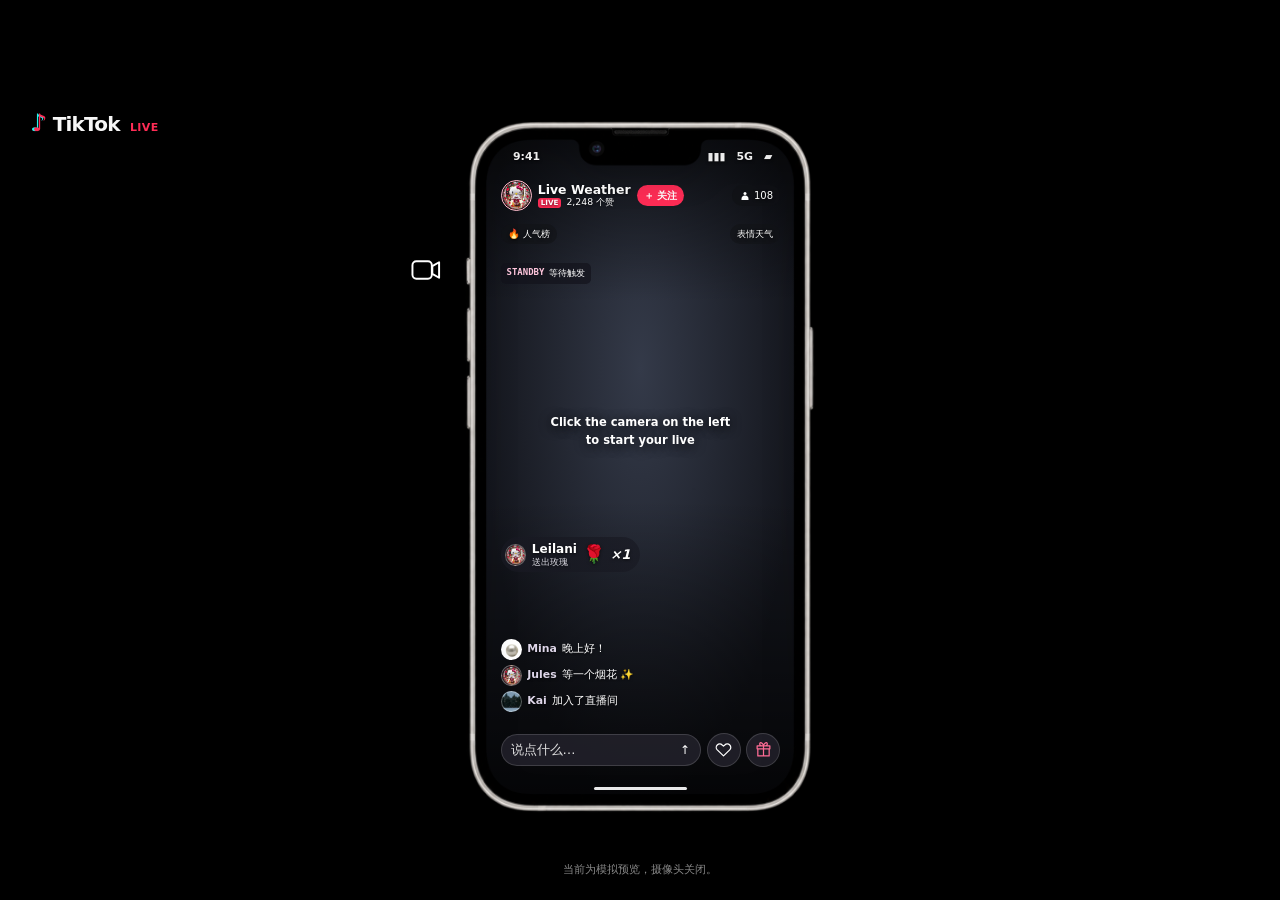
==== index.html @ a64e5d41 "Publish latest website to GitHub Pages" ====
<!doctype html>
<html lang="zh-CN">
<head>
  <meta charset="utf-8">
  <meta name="viewport" content="width=device-width, initial-scale=1">
  <meta name="description" content="微笑下雨，张嘴点亮烟花。一个在浏览器本地运行的直播 AR 特效原型。">
  <meta name="theme-color" content="#101116">
  <title>Live Weather · 表情天气实验室</title>
  <link rel="stylesheet" href="./style.css?v=14">
  <script src="./firework-composition.js?v=12"></script>
  <script type="module" src="./app.mjs?v=34"></script>
</head>
<body>
  <header class="bar">
    <div class="brand"><span class="brand-note">♪</span> TikTok <strong>LIVE</strong></div>
    <span class="pill">TikTok LIVE / AR Demo</span>
  </header>
  <main>
    <section class="intro" aria-labelledby="title">
      <div><h1 id="title">表情天气</h1></div>
      <p>微笑下雨，持续张嘴放烟花。移动头部可将烟花推开。</p>
    </section>
    <section class="workspace" aria-label="表情特效体验">
      <div class="viewer">
        <div class="viewer-bar"><span><b class="record-dot"></b>直播间模拟</span><span id="mode-label">模拟预览</span></div>
        <button class="camera-control" id="camera-toggle" type="button" aria-label="开启或关闭摄像头" title="开启或关闭摄像头"><svg viewBox="0 0 32 24" fill="none" stroke="currentColor" stroke-width="2" stroke-linecap="round" stroke-linejoin="round" aria-hidden="true"><rect x="1.5" y="3" width="20" height="18" rx="4"/><path d="m22 8 7-4v16l-7-4z"/></svg><span id="camera-button-text" class="sr-only">开启摄像头</span></button><script>if(location.protocol==='file:'){document.getElementById('camera-toggle').addEventListener('click',function(){alert('直接打开本地文件时，浏览器可能阻止程序和摄像头。请使用 http://localhost:8766/ 打开直播间，并允许摄像头权限。')})}</script>
        <div class="phone">
          <div class="phone-screen">
            <div class="stage" id="stage">
              <video id="camera" muted playsinline aria-label="本机摄像头画面" hidden></video>
              <canvas id="effects" aria-hidden="true"></canvas>
              <canvas id="firework-visual" aria-hidden="true"></canvas>
              <div class="start-prompt">Click the camera on the left<br>to start your live</div>
              <div class="live-overlay" aria-label="模拟直播间">
                <div class="phone-status" aria-hidden="true"><span>9:41</span><span>▮▮▮　5G　▰</span></div>
                <div class="live-top">
                  <span class="host-avatar" aria-hidden="true"></span>
                  <div class="host-meta"><b>Live Weather</b><span><i>LIVE</i> <span id="room-likes">2,248</span> 个赞</span></div>
                  <button id="room-follow" class="follow" type="button" aria-pressed="false">＋ 关注</button>
                  <span class="live-viewers" aria-label="模拟观众数"><svg viewBox="0 0 24 24" aria-hidden="true"><circle cx="12" cy="7" r="3"/><path d="M5 20v-2a7 7 0 0 1 14 0v2Z"/></svg><span id="room-viewers">108</span></span>
                </div>
                <div class="live-badges"><span>🔥 人气榜</span><span>表情天气</span></div>
                <div class="gift-feed" id="room-gifts" aria-live="off"></div>
                <div class="floating-reactions" id="room-hearts" aria-hidden="true"></div>
                <div class="live-comments" id="room-comments" aria-live="off"></div>
                <div class="live-bottom">
                  <form class="comment-form" id="room-comment-form">
                    <input class="comment-box" id="room-comment" aria-label="发表评论" placeholder="说点什么…" autocomplete="off" maxlength="60">
                    <button class="comment-send" type="submit" aria-label="发送评论">↑</button>
                  </form>
                  <button class="bottom-icon" id="room-like" type="button" aria-label="点赞" title="点赞"><svg viewBox="0 0 24 24" aria-hidden="true"><path d="M20.8 5.6a4.9 4.9 0 0 0-7 0L12 7.3l-1.8-1.7a4.9 4.9 0 0 0-7 7L12 21l8.8-8.4a4.9 4.9 0 0 0 0-7Z"/></svg></button>
                  <button class="bottom-icon gift-button" id="room-gift" type="button" aria-label="送礼物" title="送礼物" aria-controls="room-gift-tray" aria-expanded="false"><svg viewBox="0 0 24 24" aria-hidden="true"><path d="M4 11h16v10H4zM3 7h18v4H3zM12 7v14M12 7c-5 0-6-2-5-4 1-2 5 1 5 4Zm0 0c5 0 6-2 5-4-1-2-5 1-5 4Z"/></svg></button>
                </div>
                <section class="gift-tray" id="room-gift-tray" aria-label="模拟礼物" hidden>
                  <div class="gift-tray-header"><b>送出礼物</b><button id="room-gift-close" type="button" aria-label="关闭礼物面板">×</button></div>
                  <div class="gift-options">
                    <button data-gift="rose" type="button"><span aria-hidden="true">🌹</span>玫瑰</button>
                    <button data-gift="cheer" type="button"><span aria-hidden="true">🎉</span>喝彩</button>
                    <button data-gift="star" type="button"><span aria-hidden="true">🌟</span>星星</button>
                  </div>
                </section>
                <div class="home-indicator" aria-hidden="true"></div>
              </div>
              <div class="scene-status"><span id="scene-name">STANDBY</span><span id="scene-detail">等待触发</span></div>
            </div>
          </div>
          <img class="phone-bezel" src="./phone-frame.png" alt="" draggable="false">
        </div>
        <div class="viewer-footer"><span id="status" role="status">当前为模拟预览，摄像头关闭。</span><label><input id="show-collider" type="checkbox"> 显示碰撞轮廓</label></div>
      </div>
      <aside class="controls" aria-label="控制与数据">
        <div class="panel">
          <div class="panel-heading"><span>摄像头</span><span id="camera-state">OFF</span></div>
          <p>正脸入镜并保持自然表情，待校准完成后再尝试微笑或持续张嘴。</p>
          
          <small>仅请求视频。人脸推理在浏览器本机运行。</small>
        </div>
        <div class="panel">
          <div class="panel-heading"><span>特效预览</span></div>
          <div class="effect-buttons">
            <button id="preview-rain" type="button"><span class="effect-icon rain-icon" aria-hidden="true">≋</span><span><b>微笑 · 雨幕</b></span><span aria-hidden="true">↗</span></button>
            <button id="preview-fire" type="button"><span class="effect-icon fire-icon" aria-hidden="true">✦</span><span><b>张嘴 · 烟花</b></span><span aria-hidden="true">↗</span></button>
          </div>
        </div>
        <details class="panel telemetry"><summary>追踪数据</summary><div class="telemetry-content">
          <div class="panel-heading"><span>追踪数据</span><span id="tracking-state">模拟头部</span></div>
          <div class="meters">
            <div><label for="smile">微笑强度</label><output id="smile-value">—</output><meter id="smile" min="0" max="1" value="0"></meter></div>
            <div><label for="jaw">张口强度</label><output id="jaw-value">—</output><meter id="jaw" min="0" max="1" value="0"></meter></div>
          </div>
          <dl><div><dt>渲染 FPS</dt><dd id="fps">—</dd></div><div><dt>推理 ms</dt><dd id="inference">—</dd></div><div><dt>碰撞次数</dt><dd id="hits">0</dd></div></dl>
          </div></details>
      </aside>
    </section>
    
  </main>
</body>
</html>
---- style.css ----
:root {
  color-scheme:light;
  --background:#f4f4f3;
  --panel:#fff;
  --border:#e5e5e3;
  --ink:#1d1d20;
  --muted:#747477;
  --accent:#d81f48;
  --mono:ui-monospace,SFMono-Regular,Consolas,monospace;
}
* { box-sizing:border-box; }
[hidden] { display:none !important; }
body { margin:0; background:var(--background); color:var(--ink); font:14px/1.55 "Inter","PingFang SC",system-ui,sans-serif; }
button,input { font:inherit; }
button { cursor:pointer; color:inherit; }
button:focus-visible,input:focus-visible { outline:2px solid var(--accent); outline-offset:3px; }
button:disabled { cursor:wait; opacity:.65; }
.bar { min-height:57px; padding:0 max(22px,calc((100% - 1180px)/2)); display:flex; align-items:center; justify-content:space-between; gap:12px; border-bottom:1px solid var(--border); background:var(--panel); }
.brand { font-size:12px; letter-spacing:.12em; font-weight:800; }
.pill { font-size:11px; color:var(--muted); }
main { max-width:1180px; margin:auto; padding:0 22px 44px; }
.intro { padding:34px 0 22px; display:flex; align-items:end; justify-content:space-between; gap:16px; }
.intro h1 { margin:0; font-size:clamp(30px,4vw,48px); line-height:1.08; font-weight:700; letter-spacing:-.055em; }
.intro p { margin:0 0 2px; font-size:13px; color:var(--muted); }
.workspace { display:grid; grid-template-columns:minmax(0,1fr) 292px; gap:18px; align-items:start; }
.viewer,.panel { background:var(--panel); border:1px solid var(--border); border-radius:12px; }
.viewer { padding:12px 16px; box-shadow:0 8px 30px #17171c08; }
.viewer-bar,.viewer-footer { min-height:36px; display:flex; align-items:center; justify-content:space-between; gap:8px; padding:7px 2px; font-size:11px; }
.viewer-bar { color:var(--ink); font-weight:650; }
.viewer-bar span:last-child,.viewer-footer { color:var(--muted); }
.record-dot { display:inline-block; width:6px; height:6px; border-radius:50%; background:#ff2454; margin-right:6px; vertical-align:1px; }
.viewer-footer label { display:inline-flex; align-items:center; gap:5px; white-space:nowrap; }
input,meter { accent-color:var(--accent); }
.phone { width:min(100%, 455px, 52svh); aspect-ratio:940/1673; margin:0 auto; position:relative; }
.phone-bezel { display:block; position:absolute; inset:0; width:100%; height:100%; pointer-events:none; user-select:none; z-index:2; filter:drop-shadow(0 12px 15px #0003); }
.phone-screen { position:absolute; inset:6.1% 13.5% 7.2% 13.7%; overflow:hidden; border-radius:14% / 6.6%; background:#15151b; }
.stage { position:relative; width:100%; height:100%; overflow:hidden; isolation:isolate; touch-action:none; container-type:inline-size; background:radial-gradient(ellipse at 60% 32%,#394252 0%,#272d39 33%,#171c25 68%,#12151c 100%); }
.stage > canvas,.stage > video { position:absolute; inset:0; width:100%; height:100%; }
.stage video { object-fit:cover; object-position:center; transform:scaleX(-1); }
.stage canvas { pointer-events:none; }
.stage.live { touch-action:auto; }
.stage:not(.live) { cursor:crosshair; }
.live-overlay { position:absolute; inset:0; pointer-events:none; color:#fff; font-family:system-ui,"PingFang SC",sans-serif; text-shadow:0 1px 3px #000a; overflow:hidden; cursor:auto; font-size:clamp(10px,3.9cqw,14px); }
.live-overlay::before { content:""; position:absolute; inset:0; background:linear-gradient(180deg,#000a,transparent 26%,transparent 47%,#0006 76%,#000d); }
.live-overlay button,.live-overlay input,.gift-tray { pointer-events:auto; }
.live-overlay button:focus-visible,.live-overlay input:focus-visible { outline:2px solid #58efea; outline-offset:2px; }
.phone-status { position:absolute; top:1.7%; left:9%; right:7.5%; display:flex; justify-content:space-between; font-size:.9em; font-weight:700; }
.live-top { position:absolute; top:6.4%; left:5%; right:5%; display:flex; align-items:center; gap:2cqw; }
.host-avatar,.guest-avatar { display:grid; place-items:center; flex:none; border-radius:50%; color:white; text-shadow:none; }
.host-avatar { width:10cqw; height:10cqw; min-width:24px; min-height:24px; background:#2b3343; border:1px solid #ffb6c6; font-size:1.2em; font-weight:750; }
.host-meta { display:grid; line-height:1.15; min-width:0; }
.host-meta b { font-size:1.03em; overflow:hidden; text-overflow:ellipsis; white-space:nowrap; }
.host-meta > span { font-size:.77em; white-space:nowrap; }
.host-meta i { display:inline-block; font-size:.77em; font-style:normal; font-weight:850; background:#fe2c55; border-radius:3px; padding:1px 3px; margin-right:2px; }
.follow,.live-viewers { border:0; padding:3px 7px; border-radius:999px; white-space:nowrap; font-size:.83em; }
.follow { background:#fe2c55; color:white; font-weight:750; }
.follow[aria-pressed=true] { background:#fff; color:#241a21; }
.live-viewers { margin-left:auto; display:flex; align-items:center; gap:3px; background:#101115b8; }
.live-viewers svg { width:12px; height:12px; fill:currentColor; }
.live-badges { position:absolute; top:13%; left:5%; right:5%; display:flex; justify-content:space-between; font-size:.78em; }
.live-badges span { background:#11131799; padding:3px 7px; border-radius:999px; }
.scene-status { position:absolute; top:19%; left:5%; display:flex; gap:5px; padding:3px 6px; border-radius:5px; color:#fff; background:#12121bad; font-size:clamp(8px,3.05cqw,10px); pointer-events:none; }
#scene-name { font:700 .95em/1.5 var(--mono); color:#ffc6dd; }
.gift-feed { position:absolute; left:5%; bottom:34%; display:grid; }
.gift-feed > div { display:flex; align-items:center; gap:1.8cqw; padding:4px 9px 4px 4px; border-radius:999px; background:linear-gradient(90deg,#181922db,#181922a8); animation:gift-enter 300ms ease-out both; }
.guest-avatar { width:7cqw; height:7cqw; min-width:15px; min-height:15px; background:#56567f; border:1px solid #ffffff50; font-size:.72em; }
.gift-feed div > span:nth-child(2) { display:grid; min-width:12cqw; line-height:1.15; }
.gift-feed small { font-size:.74em; color:#e0dfe8; }
.gift-feed strong { font-size:1.1em; font-style:italic; }
.gift-emoji { font-size:1.45em; }
.live-comments { position:absolute; left:5%; bottom:12.6%; width:77%; display:grid; gap:2px; }
.live-comments p { display:flex; align-items:center; gap:5px; line-height:1.15; margin:0; min-height:7.7cqw; font-size:.9em; animation:comment-in 280ms ease-out both; }
.live-comments p > span:last-child { min-width:0; overflow:hidden; text-overflow:ellipsis; white-space:nowrap; }
.live-comments b { color:#ded6e9; margin-right:5px; }
.live-bottom { position:absolute; bottom:4.5%; left:5%; right:5%; display:flex; align-items:center; gap:1.8cqw; }
.comment-form { display:flex; position:relative; min-width:0; flex:1; }
.comment-box { width:100%; min-width:0; height:32px; border:1px solid #ffffff25; border-radius:999px; background:#25242ecc; padding:0 30px 0 9px; color:#fff; font-size:clamp(10px,3.8cqw,13px); }
.comment-box::placeholder { color:#ddd; }
.comment-send { position:absolute; right:3px; top:3px; height:26px; width:26px; padding:0; border:0; border-radius:50%; color:white; background:transparent; line-height:1; }
.bottom-icon { display:grid; place-items:center; flex:none; width:32px; height:32px; padding:0; border:1px solid #ffffff25; border-radius:50%; background:#25242ecc; color:#fff; }
.bottom-icon svg { width:17px; height:17px; fill:none; stroke:currentColor; stroke-width:1.75; stroke-linecap:round; stroke-linejoin:round; }
.bottom-icon:active { transform:scale(.92); }
.gift-button { color:#ff6d96; }
.gift-tray { position:absolute; z-index:1; left:0; right:0; bottom:2%; padding:10px 12px 18px; border:1px solid #ffffff1a; border-radius:15px 15px 0 0; background:#1b1b22f7; animation:comment-in 230ms ease-out both; }
.gift-tray-header { display:flex; align-items:center; justify-content:space-between; margin-bottom:6px; }
.gift-tray-header button { border:0; background:transparent; font-size:20px; line-height:1; }
.gift-options { display:grid; grid-template-columns:repeat(3,1fr); gap:5px; }
.gift-options button { display:grid; gap:2px; justify-items:center; padding:5px 2px; border:1px solid #ffffff22; border-radius:8px; background:#2c2c36; font-size:.84em; }
.gift-options span { font-size:1.8em; }
.home-indicator { position:absolute; bottom:1%; left:35%; width:30%; height:3px; border-radius:3px; background:#fffe; }
.floating-reactions { position:absolute; right:7%; bottom:11%; width:32px; height:32%; }
.floating-reactions span { position:absolute; bottom:0; right:0; color:var(--heart-color); font-size:clamp(14px,6cqw,24px); opacity:0; animation:float-heart 1.9s ease-out forwards; }
@keyframes gift-enter { from {opacity:0;transform:translateX(-12px)} to {opacity:1;transform:translateX(0)} }
@keyframes comment-in { from {opacity:0;transform:translateY(6px)} to {opacity:1;transform:translateY(0)} }
@keyframes float-heart { 0% {opacity:0;transform:scale(.65)} 13% {opacity:.95} 65% {opacity:.82} 100% {opacity:0;transform:translate(var(--drift),calc(0px - var(--rise))) scale(1.23)} }
.controls { display:grid; gap:12px; }
.panel { padding:17px; }
.panel-heading { display:flex; align-items:center; justify-content:space-between; gap:6px; font-weight:700; font-size:13px; }
.panel-heading span:nth-child(2) { color:var(--muted); font-size:10px; font-family:var(--mono); font-weight:600; }
.panel p { margin:8px 0 13px; color:var(--muted); font-size:12px; }
.primary { display:block; width:100%; padding:10px 12px; border:1px solid #222226; border-radius:6px; background:#222226; color:#fff; font-weight:650; }
.primary:hover:not(:disabled) { background:#44434a; }
.panel small { display:block; margin-top:7px; color:var(--muted); font-size:11px; }
.effect-buttons { display:grid; gap:7px; margin-top:11px; }
.effect-buttons button { display:grid; grid-template-columns:31px 1fr auto; align-items:center; gap:9px; text-align:left; border:1px solid var(--border); border-radius:7px; background:#fbfbfb; padding:8px 10px; font-size:12px; }
.effect-buttons button:hover { border-color:#aaa6bb; background:#f7f6fa; }
.effect-icon { display:grid; place-items:center; width:30px; height:30px; border-radius:6px; font-size:17px; }
.rain-icon { background:#edf1f7; color:#6b82a6; }
.fire-icon { background:#f6edf2; color:#ad6b8f; }
.meters { display:grid; gap:7px; padding:12px 0; }
.meters > div { display:grid; grid-template-columns:1fr auto; font-size:11px; color:var(--muted); }
.meters output { color:var(--ink); font-family:var(--mono); }
meter { grid-column:1/-1; width:100%; height:7px; }
meter::-webkit-meter-optimum-value { background:var(--accent); }
dl { margin:0; display:grid; grid-template-columns:repeat(3,1fr); border-top:1px solid var(--border); padding-top:10px; }
dt { font-size:10px; color:var(--muted); }
dd { margin:2px 0 0; font:700 17px/1.3 var(--mono); }
@media (prefers-reduced-motion:reduce) { .gift-feed > div,.live-comments p,.gift-tray,.floating-reactions span { animation:none; opacity:1; } .floating-reactions { display:none; } }
@media(max-width:820px) { .workspace { grid-template-columns:minmax(0,1fr) 245px; } .intro { align-items:start; flex-direction:column; gap:7px; } }
@media(max-width:640px) {
 main { padding:0 14px 24px; } .bar { padding:0 14px; } .intro { padding:24px 0 16px; } .intro p { font-size:12px; }
 .workspace { grid-template-columns:1fr; gap:10px; }
 .phone { width:min(100%, 455px, 59svh); }
 .controls { grid-template-columns:repeat(2,minmax(0,1fr)); gap:8px; }
 .panel { padding:13px; } .telemetry { grid-column:1/-1; }
}
@media(max-width:340px) { .controls { grid-template-columns:1fr; } }

/* Dark, fixed-size desktop stage inspired by the reference. */
:root { color-scheme:dark; --background:#000; --panel:#111; --border:#252525; --ink:#f7f7f7; --muted:#858585; --accent:#fff; }
body { background:#000; }
.bar { width:1180px; max-width:100%; margin:auto; height:72px; border:0; background:transparent; padding:0 28px; }
.brand { font-size:17px; letter-spacing:-.04em; }
.pill { color:#777; }
main { width:1180px; max-width:100%; padding:0 28px 36px; }
.intro { padding:20px 0 8px; align-items:center; }
.intro h1 { font-size:28px; letter-spacing:-.04em; }
.intro p { color:#888; }
.workspace { grid-template-columns:minmax(0,1fr) 260px; gap:36px; align-items:center; }
.viewer,.panel { background:transparent; border:0; box-shadow:none; }
.viewer { padding:0; }
.viewer-bar,.viewer-footer { max-width:420px; margin:auto; color:#858585; }
.viewer-bar { color:#aaa; }
.phone { width:400px; max-width:100%; }
.controls { gap:0; }
.panel { padding:20px 0; border-bottom:1px solid #252525; border-radius:0; }
.panel:last-child { border-bottom:0; }
.panel-heading { font-size:13px; }
.panel p,.panel small { color:#888; }
.primary { background:#fff; color:#111; border:0; border-radius:999px; }
.primary:hover:not(:disabled) { background:#dedede; }
.effect-buttons button { background:#171717; border-color:#242424; border-radius:12px; color:#eee; }
.effect-buttons button:hover { background:#242424; border-color:#444; }
.effect-icon { background:#292929; color:#eee; border-radius:8px; }
meter::-webkit-meter-optimum-value { background:#ddd; }
@media(max-width:820px) { .workspace { grid-template-columns:minmax(0,1fr) 240px; gap:20px; } }
@media(max-width:640px) {
 .bar { height:60px; padding:0 18px; } main { padding:0 18px 32px; }
 .intro { padding:18px 0; } .workspace { grid-template-columns:1fr; }
 .phone { width:400px; max-width:100%; } .controls { grid-template-columns:1fr; }
 .panel { padding:18px 0; } .telemetry { grid-column:auto; }
}

.brand { font-size:20px; letter-spacing:-.04em; }
.brand-note { color:#fe2c55; font-size:24px; text-shadow:-2px 0 #25f4ee; }
.brand strong { font-size:11px; letter-spacing:.04em; color:#fe2c55; margin-left:4px; }
.primary { background:#fe2c55; color:#fff; }
.primary:hover:not(:disabled) { background:#e9234b; }

/* A desktop live room: the broadcast is the page's focal point. */
.bar { width:100%; max-width:none; height:64px; padding:0 40px; border-bottom:1px solid #222; }
main { width:1440px; max-width:100%; padding:0 40px 32px; }
.intro { padding:24px 0 18px; }
.intro h1 { font-size:22px; letter-spacing:0; }
.intro p { font-size:13px; }
.workspace { display:grid; grid-template-columns:minmax(0,1fr) 240px; gap:24px; align-items:start; }
.viewer { min-width:0; }
.viewer-bar { max-width:none; min-height:32px; padding:0 0 12px; }
.phone { width:100%; max-width:none; aspect-ratio:16/9; margin:0; }
.phone-bezel,.phone-status,.home-indicator { display:none; }
.phone-screen { inset:0; border-radius:12px; background:#14161c; }
.stage { background:radial-gradient(ellipse at 50% 35%,#343a49,#14161d 72%); }
.live-overlay { font-size:14px; }
.live-overlay::before { background:linear-gradient(180deg,#0009,transparent 25%,transparent 55%,#000b); }
.live-top { top:20px; left:20px; right:20px; gap:10px; }
.host-avatar { width:40px; height:40px; }
.live-badges { top:76px; left:20px; right:20px; }
.scene-status { top:112px; left:20px; font-size:10px; }
.gift-feed { left:20px; bottom:170px; }
.guest-avatar { width:28px; height:28px; }
.gift-feed > div { gap:8px; }
.gift-feed div > span:nth-child(2) { min-width:48px; }
.live-comments { left:20px; bottom:66px; width:48%; gap:4px; }
.live-comments p { min-height:24px; }
.live-bottom { bottom:18px; left:20px; right:20px; gap:8px; }
.comment-form { max-width:320px; }
.comment-box { font-size:13px; }
.bottom-icon { width:34px; height:34px; }
.floating-reactions { right:24px; bottom:65px; }
.viewer-footer { max-width:none; padding-top:10px; }
.controls { padding-top:32px; }
.panel { padding:16px 0; }
.panel:first-child { padding-top:0; }
.panel p,.panel small { display:none; }
.panel-heading { margin-bottom:12px; }
.primary { padding:12px; }
.effect-buttons { margin-top:0; }
.telemetry summary { cursor:pointer; font-weight:700; font-size:13px; list-style:none; }
.telemetry summary::after { content:'＋'; float:right; color:#888; }
.telemetry[open] summary::after { content:'−'; }
.telemetry-content { padding-top:14px; }
.telemetry .panel-heading { display:none; }
@media(max-width:800px) {
 .bar { padding:0 20px; } main { padding:0 20px 28px; }
 .workspace { grid-template-columns:1fr; gap:12px; }
 .controls { padding-top:0; display:grid; grid-template-columns:1fr 1fr; gap:16px; }
 .panel { padding:12px 0; } .telemetry { grid-column:1/-1; }
}
@media(max-width:520px) {
 .bar { height:56px; } .intro { align-items:start; gap:6px; }
 .phone { aspect-ratio:4/5; } .live-comments { width:75%; }
 .controls { grid-template-columns:1fr; gap:0; } .telemetry { grid-column:auto; }
}

/* Centered portrait composition, with a single camera control. */
.bar { position:absolute; top:0; left:0; z-index:3; border:0; padding:0 30px; }
.pill,.intro,.viewer-bar,.viewer-footer label,.controls { display:none; }
main { width:100%; max-width:none; min-height:100svh; padding:0; display:grid; place-items:center; }
.workspace { display:block; }
.viewer { position:relative; width:min(480px, 49svh); padding:0; }
.phone { width:100%; aspect-ratio:940/1673; }
.phone-bezel { display:block; }
.phone-screen { inset:6.1% 13.5% 7.2% 13.7%; border-radius:14% / 6.6%; }
.phone-status,.home-indicator { display:block; }
.phone-status { display:flex; }
.live-overlay { font-size:clamp(10px,3.9cqw,14px); }
.live-top { top:6.4%; left:5%; right:5%; gap:2cqw; }
.host-avatar { width:10cqw; height:10cqw; }
.live-badges { top:13%; left:5%; right:5%; }
.scene-status { top:19%; left:5%; font-size:clamp(8px,3.05cqw,10px); }
.gift-feed { left:5%; bottom:34%; }
.guest-avatar { width:7cqw; height:7cqw; }
.gift-feed > div { gap:1.8cqw; }
.gift-feed div > span:nth-child(2) { min-width:12cqw; }
.live-comments { left:5%; bottom:12.6%; width:77%; gap:2px; }
.live-comments p { min-height:7.7cqw; }
.live-bottom { bottom:4.5%; left:5%; right:5%; gap:1.8cqw; }
.comment-form { max-width:none; }
.floating-reactions { right:7%; bottom:11%; }
.viewer-footer { position:absolute; top:100%; width:100%; justify-content:center; text-align:center; padding:0; font-size:11px; }
.camera-control { position:absolute; right:calc(100% - 10%); top:20%; width:44px; height:44px; display:grid; place-items:center; border:0; border-radius:50%; background:transparent; color:#fff; z-index:4; }
.camera-control:hover,.camera-control:focus-visible { background:#242424; }
.camera-control svg { width:27px; height:27px; }
.sr-only { position:absolute; width:1px; height:1px; padding:0; margin:-1px; overflow:hidden; clip:rect(0,0,0,0); white-space:nowrap; border:0; }
@media(max-width:640px) {
 .bar { height:56px; padding:0 18px; }
 main { padding:60px 20px 35px; }
 .viewer { width:min(440px, 82vw, 48svh); }
 .phone { aspect-ratio:940/1673; }
 .camera-control { right:calc(100% - 8%); }
}

/* A 1200 × 672 composition, scaled to fit the browser window. */
body { min-height:100svh; display:grid; place-items:center; }
main { width:min(100vw, 178.5714svh); height:auto; min-height:0; aspect-ratio:1200 / 672; container-type:size; position:relative; padding:0; }
.bar { position:fixed; width:min(100vw, 178.5714svh); left:50%; top:max(0px, calc((100svh - 56vw) / 2)); transform:translateX(-50%); padding:0 2.5%; }
.viewer { width:33.33cqw; }
.camera-control { right:calc(100% - 2cqw); top:20%; width:3.7cqw; height:3.7cqw; min-width:38px; min-height:38px; }
.host-avatar { background:#719591 url('./avatars/0.svg') center/cover; }
.guest-avatar { background-position:center; background-size:cover; }
.start-prompt { position:absolute; z-index:1; top:42%; left:10%; right:10%; color:#fff; text-align:center; font-size:clamp(11px,3.7cqw,16px); font-weight:600; line-height:1.5; text-shadow:0 2px 12px #000; pointer-events:none; }
.stage:not(.live) > canvas { opacity:0; }
.stage.effect-active > canvas { opacity:1; }
.stage.effect-active .start-prompt { display:none; }
#firework-visual { mix-blend-mode:normal; opacity:1; }
.stage.live .start-prompt { display:none; }
.viewer-footer { color:#888; }
@media(max-width:640px) {
 main { padding:0; }
 .viewer { width:33.33cqw; }
 .camera-control { right:calc(100% - 2cqw); }
}

.host-avatar { background-image:url('./avatars/photo-9.jpg'); }
.camera-control svg { width:31px; height:24px; }
.camera-control { min-width:52px; min-height:52px; touch-action:manipulation; cursor:pointer; }
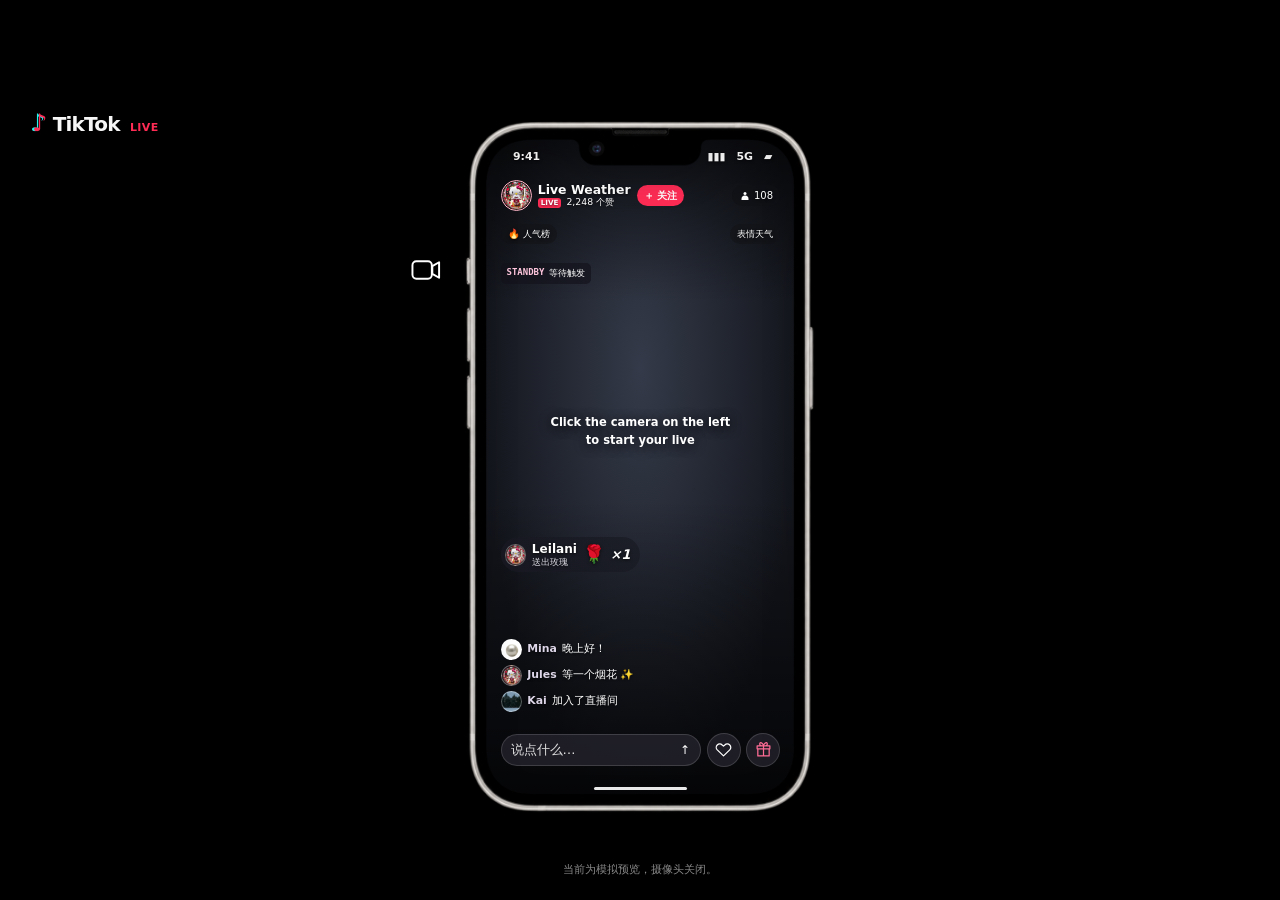
==== commit af13bf44: "Sync latest interactive website revision" ====
--- a/index.html
+++ b/index.html
@@ -6,9 +6,9 @@
   <meta name="description" content="微笑下雨，张嘴点亮烟花。一个在浏览器本地运行的直播 AR 特效原型。">
   <meta name="theme-color" content="#101116">
   <title>Live Weather · 表情天气实验室</title>
-  <link rel="stylesheet" href="./style.css?v=14">
-  <script src="./firework-composition.js?v=12"></script>
-  <script type="module" src="./app.mjs?v=34"></script>
+  <link rel="stylesheet" href="./style.css?v=15">
+  <script src="./firework-composition.js?v=13"></script>
+  <script type="module" src="./app.mjs?v=35"></script>
 </head>
 <body>
   <header class="bar">
@@ -23,7 +23,7 @@
     <section class="workspace" aria-label="表情特效体验">
       <div class="viewer">
         <div class="viewer-bar"><span><b class="record-dot"></b>直播间模拟</span><span id="mode-label">模拟预览</span></div>
-        <button class="camera-control" id="camera-toggle" type="button" aria-label="开启或关闭摄像头" title="开启或关闭摄像头"><svg viewBox="0 0 32 24" fill="none" stroke="currentColor" stroke-width="2" stroke-linecap="round" stroke-linejoin="round" aria-hidden="true"><rect x="1.5" y="3" width="20" height="18" rx="4"/><path d="m22 8 7-4v16l-7-4z"/></svg><span id="camera-button-text" class="sr-only">开启摄像头</span></button><script>if(location.protocol==='file:'){document.getElementById('camera-toggle').addEventListener('click',function(){alert('直接打开本地文件时，浏览器可能阻止程序和摄像头。请使用 http://localhost:8766/ 打开直播间，并允许摄像头权限。')})}</script>
+        <button class="camera-control" id="camera-toggle" type="button" data-state="off" aria-label="开启或关闭摄像头" aria-pressed="false" aria-busy="false" title="开启摄像头"><svg viewBox="0 0 32 24" fill="none" stroke="currentColor" stroke-width="2" stroke-linecap="round" stroke-linejoin="round" aria-hidden="true"><rect x="1.5" y="3" width="20" height="18" rx="4"/><path d="m22 8 7-4v16l-7-4z"/></svg><span id="camera-button-text" class="sr-only">开启摄像头</span></button><script>if(location.protocol==='file:'){document.getElementById('camera-toggle').addEventListener('click',function(){alert('直接打开本地文件时，浏览器可能阻止程序和摄像头。请使用 http://localhost:8766/ 打开直播间，并允许摄像头权限。')})}</script>
         <div class="phone">
           <div class="phone-screen">
             <div class="stage" id="stage">
--- a/style.css
+++ b/style.css
@@ -283,4 +283,31 @@
 
 .host-avatar { background-image:url('./avatars/photo-9.jpg'); }
 .camera-control svg { width:31px; height:24px; }
-.camera-control { min-width:52px; min-height:52px; touch-action:manipulation; cursor:pointer; }
+.camera-control {
+  min-width:52px;
+  min-height:52px;
+  touch-action:manipulation;
+  cursor:pointer;
+  -webkit-tap-highlight-color:transparent;
+  transition:background-color .16s ease, color .16s ease, box-shadow .16s ease, transform .12s ease;
+}
+.camera-control:active { transform:scale(.92); }
+.camera-control[data-state="request"],
+.camera-control[data-state="starting"],
+.camera-control[data-state="loading"] {
+  background:#fff;
+  color:#101116;
+  box-shadow:0 0 0 5px rgba(255,255,255,.16);
+}
+.camera-control[data-state="request"] svg,
+.camera-control[data-state="starting"] svg,
+.camera-control[data-state="loading"] svg { animation:camera-pulse .8s ease-in-out infinite alternate; }
+.camera-control[data-state="live"] {
+  background:#fe2c55;
+  color:#fff;
+  box-shadow:0 0 0 5px rgba(254,44,85,.18);
+}
+@keyframes camera-pulse { to { opacity:.46; transform:scale(.88); } }
+@media (prefers-reduced-motion:reduce) {
+  .camera-control[data-state] svg { animation:none; }
+}
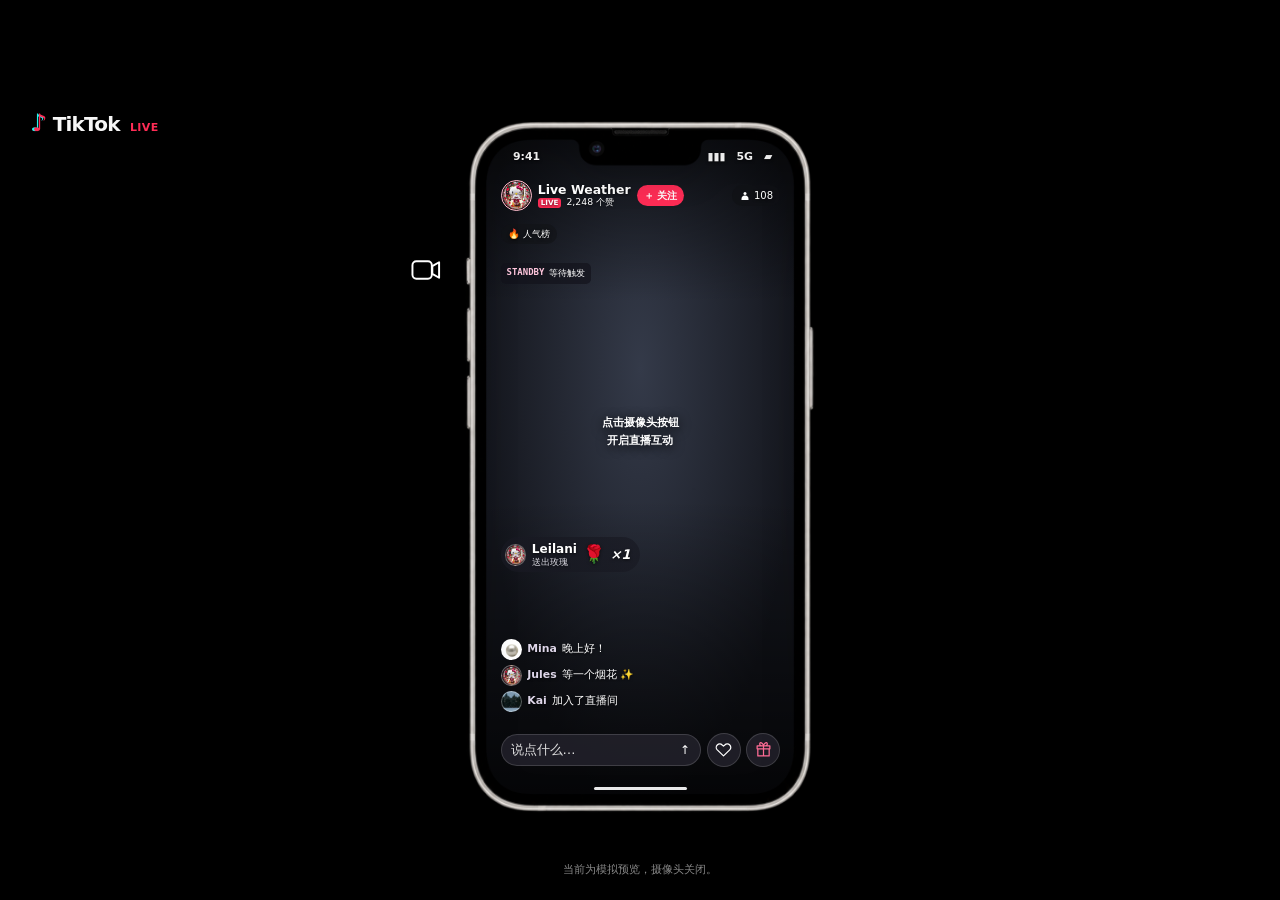
==== commit a1b46661: "Update live weather experience" ====
--- a/index.html
+++ b/index.html
@@ -2,13 +2,13 @@
 <html lang="zh-CN">
 <head>
   <meta charset="utf-8">
-  <meta name="viewport" content="width=device-width, initial-scale=1">
-  <meta name="description" content="微笑下雨，张嘴点亮烟花。一个在浏览器本地运行的直播 AR 特效原型。">
+  <meta name="viewport" content="width=device-width, initial-scale=1, viewport-fit=cover">
+  <meta name="description" content="微笑下雨，大笑点亮烟花。一个在浏览器本地运行的直播 AR 特效原型。">
   <meta name="theme-color" content="#101116">
   <title>Live Weather · 表情天气实验室</title>
-  <link rel="stylesheet" href="./style.css?v=15">
-  <script src="./firework-composition.js?v=13"></script>
-  <script type="module" src="./app.mjs?v=35"></script>
+  <link rel="stylesheet" href="./style.css?v=17">
+  <script src="./firework-composition.js?v=32"></script>
+  <script type="module" src="./app.mjs?v=42"></script>
 </head>
 <body>
   <header class="bar">
@@ -18,7 +18,7 @@
   <main>
     <section class="intro" aria-labelledby="title">
       <div><h1 id="title">表情天气</h1></div>
-      <p>微笑下雨，持续张嘴放烟花。移动头部可将烟花推开。</p>
+      <p>微笑下雨，大笑放烟花。移动头部可将烟花推开。</p>
     </section>
     <section class="workspace" aria-label="表情特效体验">
       <div class="viewer">
@@ -30,7 +30,7 @@
               <video id="camera" muted playsinline aria-label="本机摄像头画面" hidden></video>
               <canvas id="effects" aria-hidden="true"></canvas>
               <canvas id="firework-visual" aria-hidden="true"></canvas>
-              <div class="start-prompt">Click the camera on the left<br>to start your live</div>
+              <div class="start-prompt">点击摄像头按钮<br>开启直播互动</div>
               <div class="live-overlay" aria-label="模拟直播间">
                 <div class="phone-status" aria-hidden="true"><span>9:41</span><span>▮▮▮　5G　▰</span></div>
                 <div class="live-top">
@@ -39,7 +39,7 @@
                   <button id="room-follow" class="follow" type="button" aria-pressed="false">＋ 关注</button>
                   <span class="live-viewers" aria-label="模拟观众数"><svg viewBox="0 0 24 24" aria-hidden="true"><circle cx="12" cy="7" r="3"/><path d="M5 20v-2a7 7 0 0 1 14 0v2Z"/></svg><span id="room-viewers">108</span></span>
                 </div>
-                <div class="live-badges"><span>🔥 人气榜</span><span>表情天气</span></div>
+                <div class="live-badges"><span>🔥 人气榜</span></div>
                 <div class="gift-feed" id="room-gifts" aria-live="off"></div>
                 <div class="floating-reactions" id="room-hearts" aria-hidden="true"></div>
                 <div class="live-comments" id="room-comments" aria-live="off"></div>
@@ -71,7 +71,7 @@
       <aside class="controls" aria-label="控制与数据">
         <div class="panel">
           <div class="panel-heading"><span>摄像头</span><span id="camera-state">OFF</span></div>
-          <p>正脸入镜并保持自然表情，待校准完成后再尝试微笑或持续张嘴。</p>
+          <p>正脸入镜并保持自然表情，待校准完成后再尝试微笑或大笑。</p>
           
           <small>仅请求视频。人脸推理在浏览器本机运行。</small>
         </div>
@@ -79,7 +79,7 @@
           <div class="panel-heading"><span>特效预览</span></div>
           <div class="effect-buttons">
             <button id="preview-rain" type="button"><span class="effect-icon rain-icon" aria-hidden="true">≋</span><span><b>微笑 · 雨幕</b></span><span aria-hidden="true">↗</span></button>
-            <button id="preview-fire" type="button"><span class="effect-icon fire-icon" aria-hidden="true">✦</span><span><b>张嘴 · 烟花</b></span><span aria-hidden="true">↗</span></button>
+            <button id="preview-fire" type="button"><span class="effect-icon fire-icon" aria-hidden="true">✦</span><span><b>大笑 · 烟花</b></span><span aria-hidden="true">↗</span></button>
           </div>
         </div>
         <details class="panel telemetry"><summary>追踪数据</summary><div class="telemetry-content">
--- a/style.css
+++ b/style.css
@@ -274,6 +274,7 @@
 .stage.effect-active .start-prompt { display:none; }
 #firework-visual { mix-blend-mode:normal; opacity:1; }
 .stage.live .start-prompt { display:none; }
+.stage.live .live-overlay::before { background:transparent; }
 .viewer-footer { color:#888; }
 @media(max-width:640px) {
  main { padding:0; }
@@ -308,6 +309,26 @@
   box-shadow:0 0 0 5px rgba(254,44,85,.18);
 }
 @keyframes camera-pulse { to { opacity:.46; transform:scale(.88); } }
+
+/* On a phone the screen itself is the live room, with no device mockup. */
+@media (max-width: 600px) and (orientation: portrait) {
+  html, body { width:100%; height:100%; overflow:hidden; background:#000; }
+  body { display:block; min-height:100dvh; }
+  .bar { display:none; }
+  main, .workspace, .viewer, .phone { display:block; width:100%; max-width:none; height:100dvh; min-height:0; margin:0; padding:0; aspect-ratio:auto; }
+  main { position:relative; container-type:normal; }
+  .phone-screen { position:absolute; inset:0; border-radius:0; }
+  .phone-bezel, .phone-status, .home-indicator { display:none; }
+  .stage { width:100%; height:100%; }
+  .camera-control { position:absolute; z-index:5; top:calc(env(safe-area-inset-top, 0px) + 65px); right:16px; left:auto; width:48px; height:48px; min-width:48px; min-height:48px; background:#15151bcc; }
+  .live-top { top:calc(env(safe-area-inset-top, 0px) + 12px); }
+  .live-badges { top:calc(env(safe-area-inset-top, 0px) + 70px); right:75px; }
+  .scene-status { top:calc(env(safe-area-inset-top, 0px) + 110px); }
+  .live-bottom { bottom:calc(env(safe-area-inset-bottom, 0px) + 12px); }
+  .live-comments { bottom:calc(env(safe-area-inset-bottom, 0px) + 62px); }
+  .viewer-footer { position:absolute; top:auto; bottom:calc(env(safe-area-inset-bottom, 0px) + 55px); left:16px; right:16px; width:auto; min-height:0; color:#fff; text-shadow:0 1px 4px #000; pointer-events:none; }
+  .viewer:has(.stage.live) .viewer-footer { display:none; }
+}
 @media (prefers-reduced-motion:reduce) {
   .camera-control[data-state] svg { animation:none; }
 }
